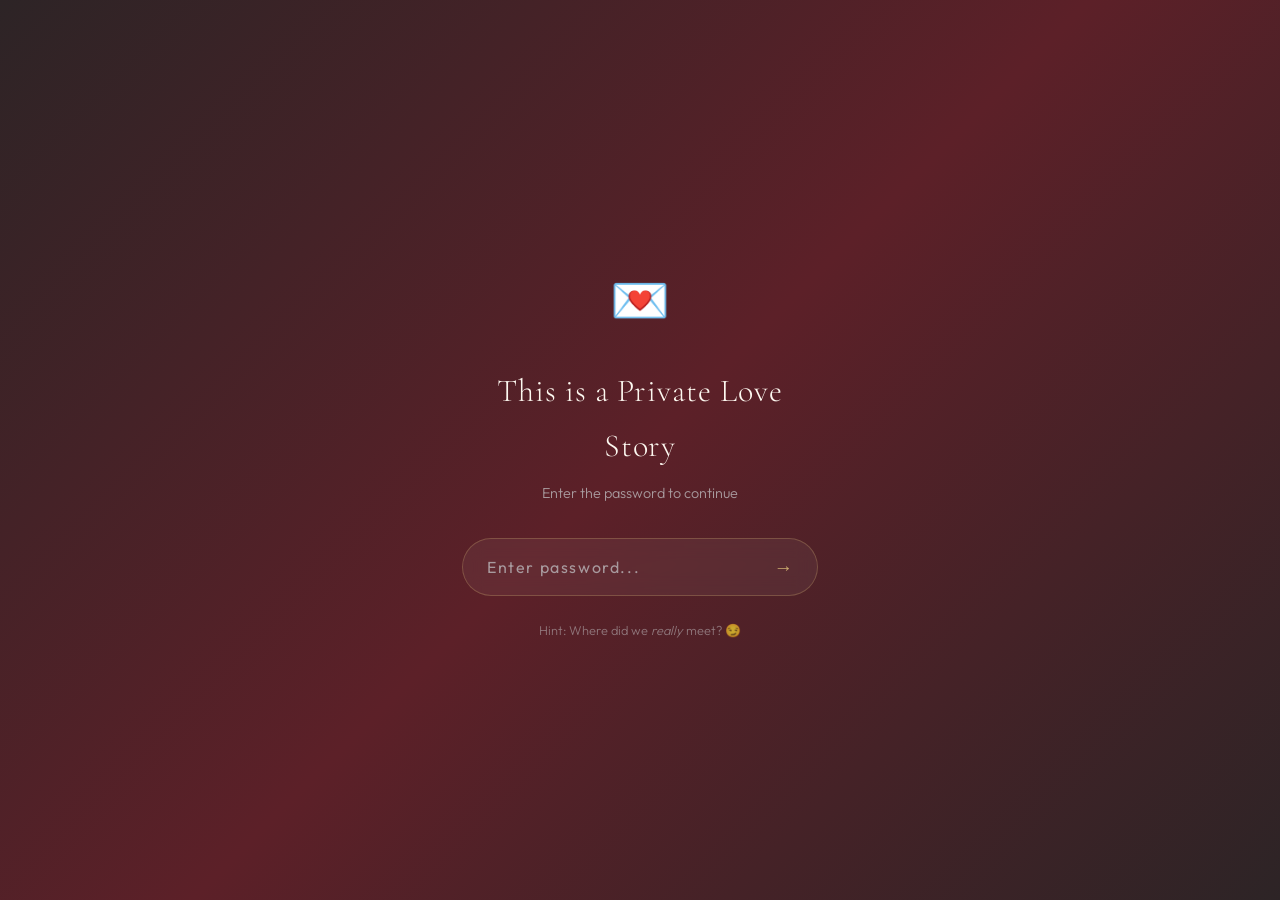
==== index.html @ 7a46b8a1 "Fix Reeses, Belgium to our bed, remove 50 dates line, remove letter italics" ====
<!DOCTYPE html>
<html lang="en">
<head>
  <meta charset="UTF-8">
  <meta name="viewport" content="width=device-width, initial-scale=1.0">
  <title>Darci & Kris | Forever</title>
  <meta name="description" content="A love story.">
  <link rel="icon" href="data:image/svg+xml,<svg xmlns='http://www.w3.org/2000/svg' viewBox='0 0 100 100'><text y='.9em' font-size='90'>💍</text></svg>">
  <link rel="preconnect" href="https://fonts.googleapis.com">
  <link rel="preconnect" href="https://fonts.gstatic.com" crossorigin>
  <link href="https://fonts.googleapis.com/css2?family=Cormorant+Garamond:ital,wght@0,300;0,400;0,500;0,600;0,700;1,300;1,400;1,500&family=Great+Vibes&family=Lora:ital,wght@0,400;0,500;0,600;1,400;1,500&family=Outfit:wght@300;400;500&display=swap" rel="stylesheet">
  <link rel="stylesheet" href="https://unpkg.com/leaflet@1.9.4/dist/leaflet.css" />
  <link rel="stylesheet" href="css/style.css">
</head>
<body>

  <!-- ============ PASSWORD GATE ============ -->
  <div id="password-gate">
    <div class="gate-content">
      <div class="gate-icon">💌</div>
      <h1 class="gate-title">This is a Private Love Story</h1>
      <p class="gate-subtitle">Enter the password to continue</p>
      <div class="gate-input-wrap">
        <input type="password" id="password-input" placeholder="Enter password..." autocomplete="off">
        <button id="password-submit" aria-label="Submit password">→</button>
      </div>
      <p class="gate-hint">Hint: Where did we <em>really</em> meet? 😏</p>
      <p id="password-error" class="gate-error" hidden>That's not it, try again...</p>
    </div>
  </div>

  <!-- ============ FALLING PETALS ============ -->
  <canvas id="petals-canvas"></canvas>

  <!-- ============ MUSIC PLAYER ============ -->
  <div id="music-player" class="hidden">
    <audio id="bg-music" loop preload="auto">
      <source src="music/song.mp3" type="audio/mpeg">
    </audio>
    <button id="music-toggle" aria-label="Toggle music">
      <span class="music-icon music-off">♪</span>
      <span class="music-icon music-on hidden">♫</span>
    </button>
  </div>

  <!-- ============ NAVIGATION ============ -->
  <nav id="main-nav" class="hidden">
    <div class="nav-inner">
      <a href="#hero" class="nav-logo">D & K</a>
      <div class="nav-links">
        <a href="#our-story">Our Story</a>
        <a href="#resume">The Resume</a>
        <a href="#gallery">Photos</a>
        <a href="#reasons">Love</a>
        <a href="#memories">Memories</a>
        <a href="#map-section">Map</a>
        <a href="#love-letter">Letter</a>
      </div>
      <button id="nav-hamburger" aria-label="Menu">
        <span></span><span></span><span></span>
      </button>
    </div>
    <div id="mobile-menu" class="hidden">
      <a href="#our-story">Our Story</a>
      <a href="#resume">The Resume</a>
      <a href="#gallery">Photos</a>
      <a href="#reasons">Why I Love You</a>
      <a href="#memories">Memories</a>
      <a href="#map-section">Our Map</a>
      <a href="#love-letter">Love Letter</a>
      <a href="#proposal">Forever</a>
    </div>
  </nav>

  <!-- ============ MAIN CONTENT ============ -->
  <main id="main-content" class="hidden">

    <!-- HERO -->
    <section id="hero">
      <div class="hero-bg">
        <img src="images/hero.jpg" alt="Darci and Kris together" class="hero-img" onerror="this.style.display='none'">
      </div>
      <div class="hero-overlay"></div>
      <div class="hero-content">
        <p class="hero-pre animate-in">From Our First Hello...</p>
        <h1 class="hero-title animate-in delay-1">To Forever.</h1>
        <a href="#our-story" class="hero-btn animate-in delay-2">Our Story</a>
      </div>
      <div class="scroll-indicator animate-in delay-3">
        <span></span>
      </div>
    </section>

    <!-- OUR STORY TIMELINE -->
    <section id="our-story">
      <div class="section-header animate-on-scroll">
        <p class="section-pre">Chapter One</p>
        <h2 class="section-title">Our Story</h2>
        <div class="section-divider"></div>
      </div>
      <div class="timeline">

        <div class="timeline-item animate-on-scroll" data-side="left">
          <div class="timeline-date">February 2025</div>
          <div class="timeline-card">
            <div class="timeline-img-wrap">
              <img src="images/timeline-met.jpg" alt="How we met" onerror="this.parentElement.classList.add('placeholder')">
              <div class="img-placeholder">📱 Photo of us</div>
            </div>
            <div class="timeline-text">
              <h3>We "Met"</h3>
              <p>Facebook Dating brought us together, though we like to say we met on Facebook Marketplace. Best deal either of us ever found.</p>
            </div>
          </div>
        </div>

        <div class="timeline-item animate-on-scroll" data-side="right">
          <div class="timeline-date">February 28, 2025</div>
          <div class="timeline-card">
            <div class="timeline-img-wrap">
              <img src="images/timeline-first-date.jpg" alt="First date" onerror="this.parentElement.classList.add('placeholder')">
              <div class="img-placeholder">🍽️ First date</div>
            </div>
            <div class="timeline-text">
              <h3>First Date &amp; First Kiss</h3>
              <p>Dinner at Cucina, drinks after, and our first kiss. I walked in nervous and walked out knowing my life was about to change.</p>
            </div>
          </div>
        </div>

        <div class="timeline-item animate-on-scroll" data-side="left">
          <div class="timeline-date">March 18, 2025</div>
          <div class="timeline-card">
            <div class="timeline-img-wrap">
              <img src="images/timeline-official.jpg" alt="The day we became official" onerror="this.parentElement.classList.add('placeholder')">
              <div class="img-placeholder">💕 Official day</div>
            </div>
            <div class="timeline-text">
              <h3>She Got the Job</h3>
              <p>Dinner at Saffron Valley, and I handed her a resume to apply for the role of Girlfriend. She reviewed my qualifications and hired me on the spot. Best career move I ever made.</p>
            </div>
          </div>
        </div>

        <div class="timeline-item animate-on-scroll" data-side="right">
          <div class="timeline-date">March 25, 2025</div>
          <div class="timeline-card">
            <div class="timeline-img-wrap">
              <img src="images/timeline-topgolf.jpg" alt="Top Golf - meeting the kids" onerror="this.parentElement.classList.add('placeholder')">
              <div class="img-placeholder">⛳ Top Golf</div>
            </div>
            <div class="timeline-text">
              <h3>Meeting the Kids</h3>
              <p>Top Golf. The day Kris met Brielle and Gavyn. Watching the most important people in my life hit it off? That's the moment I knew this was real.</p>
            </div>
          </div>
        </div>

        <div class="timeline-item animate-on-scroll" data-side="left">
          <div class="timeline-date">April 4, 2025</div>
          <div class="timeline-card">
            <div class="timeline-img-wrap">
              <img src="images/timeline-parkcity.jpg" alt="Park City snowfall" onerror="this.parentElement.classList.add('placeholder')">
              <div class="img-placeholder">❄️ Park City</div>
            </div>
            <div class="timeline-text">
              <h3>Snowfall in Park City</h3>
              <p>Dinner at Eating Establishment, then a walk through the falling snow. Wine festival, hot tub, brunch at The Bridge. An entire weekend that felt like a movie.</p>
            </div>
          </div>
        </div>

        <div class="timeline-item animate-on-scroll" data-side="right">
          <div class="timeline-date">April 20, 2025</div>
          <div class="timeline-card">
            <div class="timeline-img-wrap">
              <img src="images/timeline-easter.jpg" alt="Easter party" onerror="this.parentElement.classList.add('placeholder')">
              <div class="img-placeholder">🐣 Easter party</div>
            </div>
            <div class="timeline-text">
              <h3>Darci Met Kris' Kids</h3>
              <p>An Easter-themed birthday party. The day our families started becoming one. Watching our worlds blend together felt like the most natural thing.</p>
            </div>
          </div>
        </div>

        <div class="timeline-item animate-on-scroll" data-side="left">
          <div class="timeline-date">April 26, 2025</div>
          <div class="timeline-card">
            <div class="timeline-img-wrap">
              <img src="images/timeline-cameout.jpg" alt="A big day" onerror="this.parentElement.classList.add('placeholder')">
              <div class="img-placeholder">🌈 A big day</div>
            </div>
            <div class="timeline-text">
              <h3>The Bravest Day</h3>
              <p>Gavyn's soccer game. Kris met Jan and Ayden. Lunch at Red Iguana. And then Kris came out to her mom. One of the biggest, bravest days. I've never been prouder of anyone.</p>
            </div>
          </div>
        </div>

        <div class="timeline-item animate-on-scroll" data-side="right">
          <div class="timeline-date">May 8, 2025</div>
          <div class="timeline-card">
            <div class="timeline-img-wrap">
              <img src="images/timeline-hike.jpg" alt="Wild Rose Hike" onerror="this.parentElement.classList.add('placeholder')">
              <div class="img-placeholder">🥾 Wild Rose</div>
            </div>
            <div class="timeline-text">
              <h3>Wild Rose Hike</h3>
              <p>Trails and fresh air, followed by a Reese's variety tasting. We're on a mission to try every single one. It's serious research.</p>
            </div>
          </div>
        </div>

        <div class="timeline-item animate-on-scroll" data-side="left">
          <div class="timeline-date">May 26, 2025</div>
          <div class="timeline-card">
            <div class="timeline-img-wrap">
              <img src="images/timeline-moved-in.jpg" alt="Moving in together" onerror="this.parentElement.classList.add('placeholder')">
              <div class="img-placeholder">🏡 Moving in</div>
            </div>
            <div class="timeline-text">
              <h3>Moving In</h3>
              <p>Moved Kris' stuff to my place, then celebrated with dinner at Garage on Beck. From two homes to one, just like it was always supposed to be.</p>
            </div>
          </div>
        </div>

        <div class="timeline-item animate-on-scroll" data-side="right">
          <div class="timeline-date">May 31, 2025</div>
          <div class="timeline-card">
            <div class="timeline-img-wrap">
              <img src="images/timeline-busker.jpg" alt="Busker Festival" onerror="this.parentElement.classList.add('placeholder')">
              <div class="img-placeholder">🎶 Busker Fest</div>
            </div>
            <div class="timeline-text">
              <h3>State Street</h3>
              <p>Red Lotus for dinner, the Busker Festival, Rockwell ice cream, and I licked your face in the middle of State Street in downtown SLC. Peak romance? Absolutely.</p>
            </div>
          </div>
        </div>

        <div class="timeline-item animate-on-scroll" data-side="left">
          <div class="timeline-date">2025</div>
          <div class="timeline-card">
            <div class="timeline-img-wrap">
              <img src="images/timeline-concerts.jpg" alt="All our concerts" onerror="this.parentElement.classList.add('placeholder')">
              <div class="img-placeholder">🎵 Concerts</div>
            </div>
            <div class="timeline-text">
              <h3>Concert After Concert</h3>
              <p>Hippo Campus. Vegas shows. Every stage, every crowd, every stolen glance during our favorite song. Our love language might just be live music.</p>
            </div>
          </div>
        </div>

        <div class="timeline-item animate-on-scroll" data-side="right">
          <div class="timeline-date">2025</div>
          <div class="timeline-card">
            <div class="timeline-img-wrap">
              <img src="images/timeline-adventures.jpg" alt="Adventures together" onerror="this.parentElement.classList.add('placeholder')">
              <div class="img-placeholder">🌍 Adventures</div>
            </div>
            <div class="timeline-text">
              <h3>Adventures Everywhere</h3>
              <p>River rafting in Alpine, Wyoming. Waffles in Belgium. Neon lights in Vegas. Camping under the stars. We took our love around the world and it only got bigger.</p>
            </div>
          </div>
        </div>

        <div class="timeline-item animate-on-scroll" data-side="left">
          <div class="timeline-date">50+ Dates & Counting</div>
          <div class="timeline-card">
            <div class="timeline-img-wrap">
              <img src="images/timeline-datenight.jpg" alt="Date nights" onerror="this.parentElement.classList.add('placeholder')">
              <div class="img-placeholder">🥂 Date nights</div>
            </div>
            <div class="timeline-text">
              <h3>Every Week, We Choose Each Other</h3>
              <p>Saffron Valley. Red Iguana. Cotton Bottom. Thai in Town. Smoked Taco. Slackwater. Comedy shows and Friday date nights. 50 dates in and I still get butterflies.</p>
            </div>
          </div>
        </div>

        <div class="timeline-item animate-on-scroll" data-side="right">
          <div class="timeline-date">Today & Forever</div>
          <div class="timeline-card timeline-card-special">
            <div class="timeline-img-wrap">
              <img src="images/timeline-future.jpg" alt="Our future" onerror="this.parentElement.classList.add('placeholder')">
              <div class="img-placeholder">✨ Our future</div>
            </div>
            <div class="timeline-text">
              <h3>The Next Chapter</h3>
              <p>Every chapter with you has been better than the last. And I have a feeling the next one is going to be the best yet...</p>
            </div>
          </div>
        </div>

      </div>
    </section>

    <!-- THE RESUME -->
    <section id="resume">
      <div class="section-header animate-on-scroll">
        <p class="section-pre">Remember This?</p>
        <h2 class="section-title">The Resume, Revisited</h2>
        <div class="section-divider"></div>
        <p class="section-subtitle">I once sent you a resume to apply for the role of Your Girlfriend.<br>Consider this my application for a promotion.</p>
      </div>

      <div class="resume-container animate-on-scroll">
        <div class="resume-paper">
          <div class="resume-stamp">PROMOTION<br>REQUESTED</div>

          <h3 class="resume-heading">Application for the Position of: <span>Your Wife</span></h3>

          <p class="resume-meta"><strong>Name:</strong> Your Current Babe (but you can call me Darci, your future wife)</p>
          <p class="resume-meta"><strong>Contact:</strong> Already next to you on the couch. Permanently.</p>
          <p class="resume-meta"><strong>Location:</strong> Home. Our home. ❤️</p>

          <hr class="resume-hr">

          <h4 class="resume-section-title">Objective</h4>
          <p>To secure the lifetime role of <strong>Your Wife</strong>, offering unconditional love, a permanent plus-one, someone who will always fight for the aux cord, and a guarantee that you'll never have to make a restaurant reservation alone again.</p>

          <hr class="resume-hr">

          <h4 class="resume-section-title">Qualifications (Updated)</h4>
          <ul>
            <li><strong>Promoted</strong> from Certified Expert in Flirty Banter → <em>Chief Romance Officer</em></li>
            <li>Hoodie Borrowing has evolved into a <strong>Full Wardrobe Merger</strong> (what's mine is yours, what's yours is also mine)</li>
            <li>Award-Winning Snuggle Strategist → Now holds a <strong>PhD in Advanced Snuggling</strong></li>
            <li>From remembering your coffee order → Now I know your every mood, dream, and the exact tone of <em>"I'm fine"</em> that means you're not</li>
            <li><strong>Expert-level</strong> at turning car rides into deep conversations and singing duets at concerts</li>
          </ul>

          <hr class="resume-hr">

          <h4 class="resume-section-title">Experience</h4>

          <p class="resume-role"><strong>Professional Girlfriend</strong> <span>| March 18, 2025 to Present</span></p>
          <ul>
            <li>Nailed the first date at Cucina, secured the first kiss on night one</li>
            <li>Survived river rapids in Alpine, WY without letting go of her hand (mostly)</li>
            <li>Navigated Belgian streets, Vegas strip, Park City snowfall, and approximately 47 concert venues</li>
            <li>Was there for the bravest moment and will be there for every one after</li>
            <li>Managed a successful household merge with minimal tears (some happy ones)</li>
            <li>Maintained a perfect Friday Date Night attendance record</li>
          </ul>

          <p class="resume-role"><strong>Full-Time Adventure Partner</strong> <span>| Immediately Available</span></p>
          <ul>
            <li>Camping coordinator, concert buddy, and international travel companion</li>
            <li>Turns ordinary Tuesday evenings into favorite memories</li>
            <li>Excellent at saying "yes" to spontaneous plans, especially if food is involved</li>
          </ul>

          <p class="resume-role"><strong>Communication & Reassurance Specialist</strong> <span>| 24/7, Forever</span></p>
          <ul>
            <li>Upgraded from random check-ins to knowing exactly what you need before you ask</li>
            <li>Professional-grade listener with zero-judgment policy</li>
            <li>Always the first call, the last goodnight, and everything in between</li>
          </ul>

          <hr class="resume-hr">

          <h4 class="resume-section-title">References</h4>
          <ul>
            <li>My kids still think I'm the best. Their taste remains impeccable.</li>
            <li>My friends, upgraded from "she's a catch" to "when's the wedding?"</li>
            <li>Everyone who's seen us together: "you two were made for each other"</li>
          </ul>

          <hr class="resume-hr">

          <h4 class="resume-section-title">Salary Expectations</h4>
          <p>Paid in forever kisses, lazy Sunday mornings, that laugh you do when you think no one's watching, and the way you reach for my hand without thinking about it.</p>

          <h4 class="resume-section-title">Benefits Package</h4>
          <p>Previously listed as <em>"Hopefully includes unlimited cuddles and a forever contract."</em></p>
          <p><strong>Updated:</strong> The forever contract is now non-negotiable. I'm not going anywhere. ❤️</p>

          <div class="resume-footer">
            <p class="resume-note">P.S. You already hired me once. I'm just asking you to make it permanent.</p>
          </div>
        </div>
      </div>
    </section>

    <!-- PHOTO GALLERY -->
    <section id="gallery">
      <div class="section-header animate-on-scroll">
        <p class="section-pre">Our Moments</p>
        <h2 class="section-title">Gallery</h2>
        <div class="section-divider"></div>
      </div>
      <div class="gallery-grid">
        <div class="gallery-item gallery-wide animate-on-scroll"><img src="images/gallery-01.jpg" alt="Us together" onerror="this.parentElement.classList.add('placeholder')"><div class="img-placeholder">Photo 1</div></div>
        <div class="gallery-item animate-on-scroll"><img src="images/gallery-02.jpg" alt="" onerror="this.parentElement.classList.add('placeholder')"><div class="img-placeholder">Photo 2</div></div>
        <div class="gallery-item animate-on-scroll"><img src="images/gallery-03.jpg" alt="" onerror="this.parentElement.classList.add('placeholder')"><div class="img-placeholder">Photo 3</div></div>
        <div class="gallery-item gallery-tall animate-on-scroll"><img src="images/gallery-04.jpg" alt="" onerror="this.parentElement.classList.add('placeholder')"><div class="img-placeholder">Photo 4</div></div>
        <div class="gallery-item animate-on-scroll"><img src="images/gallery-05.jpg" alt="" onerror="this.parentElement.classList.add('placeholder')"><div class="img-placeholder">Photo 5</div></div>
        <div class="gallery-item animate-on-scroll"><img src="images/gallery-06.jpg" alt="" onerror="this.parentElement.classList.add('placeholder')"><div class="img-placeholder">Photo 6</div></div>
        <div class="gallery-item gallery-wide animate-on-scroll"><img src="images/gallery-07.jpg" alt="" onerror="this.parentElement.classList.add('placeholder')"><div class="img-placeholder">Photo 7</div></div>
        <div class="gallery-item animate-on-scroll"><img src="images/gallery-08.jpg" alt="" onerror="this.parentElement.classList.add('placeholder')"><div class="img-placeholder">Photo 8</div></div>
        <div class="gallery-item gallery-tall animate-on-scroll"><img src="images/gallery-09.jpg" alt="" onerror="this.parentElement.classList.add('placeholder')"><div class="img-placeholder">Photo 9</div></div>
        <div class="gallery-item animate-on-scroll"><img src="images/gallery-10.jpg" alt="" onerror="this.parentElement.classList.add('placeholder')"><div class="img-placeholder">Photo 10</div></div>
        <div class="gallery-item animate-on-scroll"><img src="images/gallery-11.jpg" alt="" onerror="this.parentElement.classList.add('placeholder')"><div class="img-placeholder">Photo 11</div></div>
        <div class="gallery-item gallery-wide animate-on-scroll"><img src="images/gallery-12.jpg" alt="" onerror="this.parentElement.classList.add('placeholder')"><div class="img-placeholder">Photo 12</div></div>
        <div class="gallery-item animate-on-scroll"><img src="images/gallery-13.jpg" alt="" onerror="this.parentElement.classList.add('placeholder')"><div class="img-placeholder">Photo 13</div></div>
        <div class="gallery-item animate-on-scroll"><img src="images/gallery-14.jpg" alt="" onerror="this.parentElement.classList.add('placeholder')"><div class="img-placeholder">Photo 14</div></div>
        <div class="gallery-item gallery-tall animate-on-scroll"><img src="images/gallery-15.jpg" alt="" onerror="this.parentElement.classList.add('placeholder')"><div class="img-placeholder">Photo 15</div></div>
        <div class="gallery-item animate-on-scroll"><img src="images/gallery-16.jpg" alt="" onerror="this.parentElement.classList.add('placeholder')"><div class="img-placeholder">Photo 16</div></div>
        <div class="gallery-item animate-on-scroll"><img src="images/gallery-17.jpg" alt="" onerror="this.parentElement.classList.add('placeholder')"><div class="img-placeholder">Photo 17</div></div>
        <div class="gallery-item animate-on-scroll"><img src="images/gallery-18.jpg" alt="" onerror="this.parentElement.classList.add('placeholder')"><div class="img-placeholder">Photo 18</div></div>
        <div class="gallery-item gallery-wide animate-on-scroll"><img src="images/gallery-19.jpg" alt="" onerror="this.parentElement.classList.add('placeholder')"><div class="img-placeholder">Photo 19</div></div>
        <div class="gallery-item animate-on-scroll"><img src="images/gallery-20.jpg" alt="" onerror="this.parentElement.classList.add('placeholder')"><div class="img-placeholder">Photo 20</div></div>
      </div>
    </section>

    <!-- LIGHTBOX -->
    <div id="lightbox" class="hidden" role="dialog" aria-modal="true">
      <button id="lightbox-close" aria-label="Close">&times;</button>
      <button id="lightbox-prev" aria-label="Previous">&lsaquo;</button>
      <button id="lightbox-next" aria-label="Next">&rsaquo;</button>
      <img id="lightbox-img" src="" alt="">
    </div>

    <!-- REASONS I LOVE YOU -->
    <section id="reasons">
      <div class="section-header animate-on-scroll">
        <p class="section-pre">Let Me Count the Ways</p>
        <h2 class="section-title">Why I Love You</h2>
        <div class="section-divider"></div>
      </div>
      <div class="reasons-grid">
        <div class="reason-card animate-on-scroll">
          <div class="reason-icon">✨</div>
          <p>Your smile makes every single day brighter, even the hard ones.</p>
        </div>
        <div class="reason-card animate-on-scroll">
          <div class="reason-icon">🏠</div>
          <p>You're my safe place. My calm in every storm. My home.</p>
        </div>
        <div class="reason-card animate-on-scroll">
          <div class="reason-icon">🗺️</div>
          <p>Every adventure is better with you, from Belgium to our bed.</p>
        </div>
        <div class="reason-card animate-on-scroll">
          <div class="reason-icon">💫</div>
          <p>You make ordinary moments unforgettable. Tuesdays with you are better than anyone else's Saturday.</p>
        </div>
        <div class="reason-card animate-on-scroll">
          <div class="reason-icon">😂</div>
          <p>Hearing you laugh is my favorite sound in the world. Comedy shows, car rides, random Tuesday nights. I'd do anything to hear it.</p>
        </div>
        <div class="reason-card animate-on-scroll">
          <div class="reason-icon">🔥</div>
          <p>You showed me what it feels like to be fully, completely, unapologetically loved.</p>
        </div>
        <div class="reason-card animate-on-scroll">
          <div class="reason-icon">🎵</div>
          <p>The way you dance at concerts like nobody's watching. That's when I fall in love all over again.</p>
        </div>
        <div class="reason-card animate-on-scroll">
          <div class="reason-icon">🤝</div>
          <p>Your consistency. The way you show up, every single day, without being asked. That's the kind of love that changes a person.</p>
        </div>
        <div class="reason-card animate-on-scroll">
          <div class="reason-icon">♾️</div>
          <p>Because after all this time, I still get butterflies when you walk into the room.</p>
        </div>
      </div>
    </section>

    <!-- FAVORITE MEMORIES -->
    <section id="memories">
      <div class="section-header animate-on-scroll">
        <p class="section-pre">The Highlight Reel</p>
        <h2 class="section-title">Favorite Memories</h2>
        <div class="section-divider"></div>
      </div>
      <div class="memories-container">

        <div class="memory-card animate-on-scroll">
          <div class="memory-img-wrap">
            <img src="images/memory-camping.jpg" alt="Camping memory" onerror="this.parentElement.classList.add('placeholder')">
            <div class="img-placeholder">⛺ Camping</div>
          </div>
          <div class="memory-text">
            <h3>Under the Stars</h3>
            <p>Campfire smoke in our hair, stars above, your head on my shoulder. These are the moments that remind me life doesn't need to be complicated to be perfect.</p>
          </div>
        </div>

        <div class="memory-card memory-reverse animate-on-scroll">
          <div class="memory-img-wrap">
            <img src="images/memory-concert.jpg" alt="Concert memory" onerror="this.parentElement.classList.add('placeholder')">
            <div class="img-placeholder">🎸 Concerts</div>
          </div>
          <div class="memory-text">
            <h3>Our Soundtrack</h3>
            <p>Every concert with you is a core memory. The bass drops, the crowd energy, your hand finding mine in the dark. Music sounds better when you're there.</p>
          </div>
        </div>

        <div class="memory-card animate-on-scroll">
          <div class="memory-img-wrap">
            <img src="images/memory-vegas.jpg" alt="Vegas memory" onerror="this.parentElement.classList.add('placeholder')">
            <div class="img-placeholder">🎰 Vegas</div>
          </div>
          <div class="memory-text">
            <h3>Vegas Nights</h3>
            <p>Neon lights and late nights. We didn't need to gamble. We already hit the jackpot finding each other.</p>
          </div>
        </div>

        <div class="memory-card memory-reverse animate-on-scroll">
          <div class="memory-img-wrap">
            <img src="images/memory-datenight.jpg" alt="Date night memory" onerror="this.parentElement.classList.add('placeholder')">
            <div class="img-placeholder">🥂 Friday nights</div>
          </div>
          <div class="memory-text">
            <h3>Friday Rituals</h3>
            <p>Our weekly date nights are proof that romance isn't about grand gestures. It's about showing up, every week, and choosing each other on purpose.</p>
          </div>
        </div>

        <div class="memory-card animate-on-scroll">
          <div class="memory-img-wrap">
            <img src="images/memory-belgium.jpg" alt="Belgium memory" onerror="this.parentElement.classList.add('placeholder')">
            <div class="img-placeholder">🇧🇪 Belgium</div>
          </div>
          <div class="memory-text">
            <h3>Across the Ocean</h3>
            <p>Belgium proved what I already knew. I'd go anywhere with you. Different country, same butterflies. You make the whole world feel like home.</p>
          </div>
        </div>

        <div class="memory-card memory-reverse animate-on-scroll">
          <div class="memory-img-wrap">
            <img src="images/memory-rafting.jpg" alt="Rafting memory" onerror="this.parentElement.classList.add('placeholder')">
            <div class="img-placeholder">🚣 Alpine, WY</div>
          </div>
          <div class="memory-text">
            <h3>Into the Rapids</h3>
            <p>You rode the bull and didn't fall in. Honestly, that's a metaphor for our whole relationship: you just hold on, look fearless, and somehow make it look easy. Meanwhile I was screaming from the raft.</p>
          </div>
        </div>

        <div class="memory-card animate-on-scroll">
          <div class="memory-img-wrap">
            <img src="images/memory-home.jpg" alt="Home together" onerror="this.parentElement.classList.add('placeholder')">
            <div class="img-placeholder">🏡 Home</div>
          </div>
          <div class="memory-text">
            <h3>The Everyday Magic</h3>
            <p>Morning coffee. Our nightly "what was your feeling and favorite part of the day?" And yes, "did we take meat out for dinner tomorrow?" (we never did). The quiet, ordinary, everything moments. Those are my favorites.</p>
          </div>
        </div>

        <div class="memory-card memory-reverse animate-on-scroll">
          <div class="memory-img-wrap">
            <img src="images/memory-adventure.jpg" alt="Adventure together" onerror="this.parentElement.classList.add('placeholder')">
            <div class="img-placeholder">🌄 Adventure</div>
          </div>
          <div class="memory-text">
            <h3>Every Day Is an Adventure</h3>
            <p>It doesn't matter if we're exploring a new city, getting lost, or just running errands. Everything feels like an adventure when I'm with you.</p>
          </div>
        </div>

      </div>
    </section>

    <!-- INTERACTIVE MAP -->
    <section id="map-section">
      <div class="section-header animate-on-scroll">
        <p class="section-pre">Where Love Took Us</p>
        <h2 class="section-title">Our Map</h2>
        <div class="section-divider"></div>
      </div>
      <div id="map" class="animate-on-scroll"></div>
      <div class="map-legend">
        <div class="legend-item"><span class="legend-dot" style="background:#B76E79"></span> Where it all began</div>
        <div class="legend-item"><span class="legend-dot" style="background:#C9A96E"></span> Adventures</div>
        <div class="legend-item"><span class="legend-dot" style="background:#722F37"></span> Home</div>
      </div>
    </section>

    <!-- LOVE LETTER -->
    <section id="love-letter">
      <div class="section-header animate-on-scroll">
        <p class="section-pre">From My Heart</p>
        <h2 class="section-title">A Letter for You</h2>
        <div class="section-divider"></div>
      </div>
      <div class="envelope-container animate-on-scroll">
        <div class="envelope" id="envelope">
          <div class="envelope-flap"></div>
          <div class="envelope-body">
            <p class="envelope-label">Tap to open</p>
          </div>
        </div>
        <div class="letter" id="letter">
          <div class="letter-content">
            <p class="letter-date">July 2026</p>
            <p class="letter-greeting">My Dearest Kris,</p>
            <p>I've been trying to find the right words, but the truth is, there aren't enough of them. No sentence is big enough to hold what you mean to me.</p>
            <p>From the moment we matched on Facebook Dating (fine, "Marketplace"), something just clicked. Our first date at Cucina, that first kiss. I knew right then that my life was about to change.</p>
            <p>You came into my life and quietly made everything better. The way you laugh, the way you love, the way you see me, really see me. Changed everything.</p>
            <p>We've walked through snowfall in Park City, floated down rivers in Alpine (and you rode that bull like a champion), crossed oceans to Belgium, licked each other's faces on State Street, you've danced at every concert, and we've built a home together. And through every single moment, I've known one thing with absolute certainty:</p>
            <p><strong>You are my person.</strong></p>
            <p>I love hearing you laugh. It's my favorite sound. I love our Friday date nights, Slackwater, Cotton Bottom, wherever. I love camping and getting lost and comedy shows and concerts. I love our nightly check-ins, asking about each other's feelings and favorites, and the answer to "did we take meat out?" always being no. I love how you show up. Every single day, without being asked. I love watching you be brave. I love that you chose me.</p>
            <p>And now I'm asking you to keep choosing me. Forever.</p>
            <p class="letter-closing">With all my love, always,</p>
            <p class="letter-signature">Darci</p>
          </div>
        </div>
      </div>
    </section>

    <!-- THIS DAY IN OUR STORY -->
    <section id="this-day">
      <div class="section-header animate-on-scroll">
        <p class="section-pre">Written in the Stars</p>
        <h2 class="section-title">This Day in Our Story</h2>
        <div class="section-divider"></div>
      </div>
      <div class="dates-container">
        <div class="date-card animate-on-scroll">
          <div class="date-number">28</div>
          <div class="date-month">February</div>
          <div class="date-year">2025</div>
          <div class="date-label">First Date &amp; First Kiss</div>
          <p class="date-desc">Cucina, first kiss, and butterflies</p>
        </div>
        <div class="date-card animate-on-scroll">
          <div class="date-number">18</div>
          <div class="date-month">March</div>
          <div class="date-year">2025</div>
          <div class="date-label">Officially Ours</div>
          <p class="date-desc">Saffron Valley. The resume worked.</p>
        </div>
        <div class="date-card animate-on-scroll">
          <div class="date-number">26</div>
          <div class="date-month">May</div>
          <div class="date-year">2025</div>
          <div class="date-label">Moved In Together</div>
          <p class="date-desc">Two homes became one</p>
        </div>
        <div class="date-card date-card-special animate-on-scroll">
          <div class="date-number">?</div>
          <div class="date-month">???</div>
          <div class="date-year">2026</div>
          <div class="date-label">The Next Big Day</div>
          <p class="date-desc">Keep scrolling...</p>
        </div>
      </div>
    </section>

    <!-- COUNTDOWN -->
    <section id="countdown">
      <div class="countdown-content animate-on-scroll">
        <p class="countdown-pre">The Best Is Yet to Come</p>
        <h2 class="countdown-title">Until Our Next Adventure</h2>
        <div class="countdown-timer" id="countdown-timer">
          <div class="countdown-unit">
            <span class="countdown-number" id="cd-days">00</span>
            <span class="countdown-label">Days</span>
          </div>
          <div class="countdown-separator">:</div>
          <div class="countdown-unit">
            <span class="countdown-number" id="cd-hours">00</span>
            <span class="countdown-label">Hours</span>
          </div>
          <div class="countdown-separator">:</div>
          <div class="countdown-unit">
            <span class="countdown-number" id="cd-minutes">00</span>
            <span class="countdown-label">Minutes</span>
          </div>
          <div class="countdown-separator">:</div>
          <div class="countdown-unit">
            <span class="countdown-number" id="cd-seconds">00</span>
            <span class="countdown-label">Seconds</span>
          </div>
        </div>
      </div>
    </section>

    <!-- PROPOSAL -->
    <section id="proposal">
      <div class="proposal-stage" id="proposal-stage-1">
        <p class="proposal-text animate-on-scroll">You've made my life more beautiful than I ever imagined.</p>
      </div>
      <div class="proposal-stage" id="proposal-stage-2">
        <p class="proposal-text animate-on-scroll">I can't wait to spend forever with you.</p>
      </div>
      <div class="proposal-stage" id="proposal-stage-3">
        <button class="proposal-btn animate-on-scroll" id="open-heart-btn">
          <span class="btn-heart">♥</span>
          <span>Open My Heart</span>
        </button>
      </div>
    </section>

    <!-- PROPOSAL REVEAL (fullscreen overlay) -->
    <div id="proposal-reveal" class="hidden">
      <div class="reveal-bg"></div>
      <div class="reveal-content">
        <div class="reveal-sparkles"></div>
        <p class="reveal-question" id="reveal-question">Will You Marry Me?</p>
        <div class="reveal-buttons" id="reveal-buttons">
          <button class="reveal-btn reveal-yes" id="btn-yes">Yes ❤️</button>
          <button class="reveal-btn reveal-forever" id="btn-forever">Forever ❤️</button>
        </div>
      </div>
    </div>

    <!-- CELEBRATION -->
    <div id="celebration" class="hidden">
      <div class="celebration-content">
        <h1 class="celebration-title" id="celebration-title"></h1>
        <div class="celebration-hearts"></div>
        <p class="celebration-sub">Our next chapter begins now.</p>
        <div class="celebration-img-wrap">
          <img src="images/celebration.jpg" alt="Us, forever" onerror="this.parentElement.classList.add('placeholder')">
          <div class="img-placeholder">💍 Our forever photo</div>
        </div>
      </div>
    </div>

  </main>

  <!-- CANVAS FOR CONFETTI -->
  <canvas id="confetti-canvas"></canvas>

  <script src="https://unpkg.com/leaflet@1.9.4/dist/leaflet.js"></script>
  <script src="https://cdn.jsdelivr.net/npm/canvas-confetti@1.9.2/dist/confetti.browser.min.js"></script>
  <script src="js/main.js"></script>
</body>
</html>
---- css/style.css ----
/* ============================================
   DARCI & KRIS | FOREVER
   Proposal Website Styles
   ============================================ */

/* ---------- RESET & BASE ---------- */
*, *::before, *::after {
  margin: 0;
  padding: 0;
  box-sizing: border-box;
}

:root {
  --cream: #FDF8F0;
  --ivory: #FAF5EE;
  --blush: #E8C4C4;
  --rose: #B76E79;
  --rose-light: #D4A0A8;
  --mauve: #916572;
  --wine: #722F37;
  --wine-deep: #5C2028;
  --gold: #C9A96E;
  --gold-light: #E8D5A3;
  --sage: #9CAF88;
  --charcoal: #2D2426;
  --warm-gray: #6B5E62;
  --warm-gray-light: #A89A9E;
  --white: #FFFFFF;
  --font-script: 'Great Vibes', cursive;
  --font-heading: 'Cormorant Garamond', serif;
  --font-body: 'Lora', serif;
  --font-clean: 'Outfit', sans-serif;
}

html {
  scroll-behavior: smooth;
  font-size: 16px;
  -webkit-font-smoothing: antialiased;
  overflow-x: hidden;
}

body {
  font-family: var(--font-body);
  color: var(--charcoal);
  background: var(--cream);
  line-height: 1.7;
  overflow-x: hidden;
}

img {
  max-width: 100%;
  height: auto;
  display: block;
}

a {
  color: inherit;
  text-decoration: none;
}

button {
  cursor: pointer;
  border: none;
  background: none;
  font-family: inherit;
}

.hidden {
  display: none !important;
}

/* ---------- PASSWORD GATE ---------- */
#password-gate {
  position: fixed;
  inset: 0;
  z-index: 10000;
  background: linear-gradient(135deg, var(--charcoal) 0%, var(--wine-deep) 50%, var(--charcoal) 100%);
  display: flex;
  align-items: center;
  justify-content: center;
  animation: gateGlow 8s ease-in-out infinite;
}

@keyframes gateGlow {
  0%, 100% { background-position: 0% 50%; }
  50% { background-position: 100% 50%; }
}

.gate-content {
  text-align: center;
  padding: 2rem;
  max-width: 420px;
  width: 100%;
}

.gate-icon {
  font-size: 3rem;
  margin-bottom: 1.5rem;
  animation: float 3s ease-in-out infinite;
}

@keyframes float {
  0%, 100% { transform: translateY(0); }
  50% { transform: translateY(-10px); }
}

.gate-title {
  font-family: var(--font-heading);
  font-size: 2rem;
  font-weight: 300;
  color: var(--cream);
  margin-bottom: 0.5rem;
  letter-spacing: 0.03em;
}

.gate-subtitle {
  font-family: var(--font-clean);
  font-size: 0.9rem;
  color: var(--warm-gray-light);
  margin-bottom: 2rem;
  font-weight: 300;
}

.gate-input-wrap {
  display: flex;
  gap: 0;
  border: 1px solid rgba(201, 169, 110, 0.3);
  border-radius: 50px;
  overflow: hidden;
  background: rgba(255, 255, 255, 0.05);
  backdrop-filter: blur(10px);
  transition: border-color 0.3s;
}

.gate-input-wrap:focus-within {
  border-color: var(--gold);
}

#password-input {
  flex: 1;
  padding: 1rem 1.5rem;
  background: transparent;
  border: none;
  color: var(--cream);
  font-family: var(--font-clean);
  font-size: 1rem;
  outline: none;
  letter-spacing: 0.1em;
}

#password-input::placeholder {
  color: var(--warm-gray-light);
}

#password-submit {
  padding: 1rem 1.5rem;
  color: var(--gold);
  font-size: 1.2rem;
  transition: color 0.3s, transform 0.3s;
}

#password-submit:hover {
  color: var(--gold-light);
  transform: translateX(3px);
}

.gate-hint {
  font-family: var(--font-clean);
  font-size: 0.8rem;
  color: var(--warm-gray-light);
  margin-top: 1.5rem;
  font-weight: 300;
  opacity: 0.7;
}

.gate-error {
  font-family: var(--font-clean);
  font-size: 0.85rem;
  color: var(--rose);
  margin-top: 1rem;
}

/* ---------- PETALS CANVAS ---------- */
#petals-canvas {
  position: fixed;
  inset: 0;
  z-index: 9998;
  pointer-events: none;
  width: 100%;
  height: 100%;
}

/* ---------- MUSIC PLAYER ---------- */
#music-player {
  position: fixed;
  bottom: 2rem;
  right: 2rem;
  z-index: 9999;
}

#music-toggle {
  width: 50px;
  height: 50px;
  border-radius: 50%;
  background: rgba(45, 36, 38, 0.7);
  backdrop-filter: blur(10px);
  color: var(--gold);
  font-size: 1.2rem;
  display: flex;
  align-items: center;
  justify-content: center;
  transition: all 0.3s;
  border: 1px solid rgba(201, 169, 110, 0.3);
}

#music-toggle:hover {
  background: rgba(45, 36, 38, 0.9);
  transform: scale(1.1);
}

.music-icon {
  position: absolute;
}

/* ---------- NAVIGATION ---------- */
#main-nav {
  position: fixed;
  top: 0;
  left: 0;
  right: 0;
  z-index: 9000;
  background: rgba(253, 248, 240, 0.95);
  backdrop-filter: blur(20px);
  border-bottom: 1px solid rgba(201, 169, 110, 0.15);
  transition: transform 0.4s ease;
  transform: translateY(-100%);
}

#main-nav.visible {
  transform: translateY(0);
}

.nav-inner {
  max-width: 1200px;
  margin: 0 auto;
  padding: 0.8rem 2rem;
  display: flex;
  align-items: center;
  justify-content: space-between;
}

.nav-logo {
  font-family: var(--font-script);
  font-size: 1.8rem;
  color: var(--wine);
}

.nav-links {
  display: flex;
  gap: 2rem;
}

.nav-links a {
  font-family: var(--font-clean);
  font-size: 0.85rem;
  font-weight: 400;
  color: var(--warm-gray);
  letter-spacing: 0.05em;
  text-transform: uppercase;
  transition: color 0.3s;
  position: relative;
}

.nav-links a::after {
  content: '';
  position: absolute;
  bottom: -4px;
  left: 0;
  width: 0;
  height: 1px;
  background: var(--rose);
  transition: width 0.3s;
}

.nav-links a:hover {
  color: var(--wine);
}

.nav-links a:hover::after {
  width: 100%;
}

#nav-hamburger {
  display: none;
  flex-direction: column;
  gap: 5px;
  padding: 0.5rem;
}

#nav-hamburger span {
  display: block;
  width: 22px;
  height: 2px;
  background: var(--charcoal);
  transition: all 0.3s;
}

#mobile-menu {
  padding: 1rem 2rem 1.5rem;
  display: flex;
  flex-direction: column;
  gap: 1rem;
}

#mobile-menu a {
  font-family: var(--font-clean);
  font-size: 0.95rem;
  color: var(--warm-gray);
  padding: 0.5rem 0;
  border-bottom: 1px solid rgba(201, 169, 110, 0.1);
}

@media (max-width: 768px) {
  .nav-links { display: none; }
  #nav-hamburger { display: flex; }
}

/* ---------- SECTION HEADERS ---------- */
.section-header {
  text-align: center;
  padding: 0 2rem;
  margin-bottom: 4rem;
}

.section-pre {
  font-family: var(--font-script);
  font-size: 1.6rem;
  color: var(--rose);
  margin-bottom: 0.5rem;
}

.section-title {
  font-family: var(--font-heading);
  font-size: clamp(2.2rem, 5vw, 3.5rem);
  font-weight: 300;
  color: var(--charcoal);
  letter-spacing: 0.04em;
}

.section-divider {
  width: 60px;
  height: 1px;
  background: var(--gold);
  margin: 1.5rem auto;
}

.section-subtitle {
  font-family: var(--font-body);
  font-size: 1.05rem;
  color: var(--warm-gray);
  max-width: 550px;
  margin: 0 auto;
  line-height: 1.8;
}

/* ---------- HERO ---------- */
#hero {
  position: relative;
  height: 100vh;
  min-height: 600px;
  display: flex;
  align-items: center;
  justify-content: center;
  overflow: hidden;
}

.hero-bg {
  position: absolute;
  inset: 0;
  background: linear-gradient(135deg, var(--wine-deep), var(--charcoal), var(--mauve));
}

.hero-img {
  width: 100%;
  height: 100%;
  object-fit: cover;
  opacity: 0.5;
}

.hero-overlay {
  position: absolute;
  inset: 0;
  background: linear-gradient(to bottom,
    rgba(45, 36, 38, 0.3) 0%,
    rgba(45, 36, 38, 0.5) 60%,
    rgba(45, 36, 38, 0.8) 100%);
}

.hero-content {
  position: relative;
  z-index: 2;
  text-align: center;
  padding: 2rem;
}

.hero-pre {
  font-family: var(--font-script);
  font-size: clamp(1.8rem, 4vw, 2.8rem);
  color: var(--gold-light);
  margin-bottom: 0.5rem;
}

.hero-title {
  font-family: var(--font-heading);
  font-size: clamp(3rem, 8vw, 6rem);
  font-weight: 300;
  color: var(--white);
  letter-spacing: 0.06em;
  margin-bottom: 2.5rem;
}

.hero-btn {
  display: inline-block;
  font-family: var(--font-clean);
  font-size: 0.9rem;
  letter-spacing: 0.2em;
  text-transform: uppercase;
  color: var(--cream);
  border: 1px solid var(--gold);
  padding: 1rem 3rem;
  border-radius: 50px;
  transition: all 0.4s ease;
}

.hero-btn:hover {
  background: var(--gold);
  color: var(--charcoal);
}

.scroll-indicator {
  position: absolute;
  bottom: 2rem;
  left: 50%;
  transform: translateX(-50%);
  z-index: 2;
}

.scroll-indicator span {
  display: block;
  width: 24px;
  height: 38px;
  border: 2px solid rgba(201, 169, 110, 0.5);
  border-radius: 12px;
  position: relative;
}

.scroll-indicator span::after {
  content: '';
  position: absolute;
  top: 6px;
  left: 50%;
  transform: translateX(-50%);
  width: 4px;
  height: 8px;
  background: var(--gold);
  border-radius: 2px;
  animation: scrollDown 2s ease-in-out infinite;
}

@keyframes scrollDown {
  0% { opacity: 1; transform: translate(-50%, 0); }
  100% { opacity: 0; transform: translate(-50%, 14px); }
}

/* ---------- ANIMATE ON SCROLL ---------- */
.animate-in {
  opacity: 0;
  transform: translateY(30px);
  animation: fadeInUp 1s ease forwards;
}

.delay-1 { animation-delay: 0.3s; }
.delay-2 { animation-delay: 0.6s; }
.delay-3 { animation-delay: 0.9s; }

@keyframes fadeInUp {
  to {
    opacity: 1;
    transform: translateY(0);
  }
}

.animate-on-scroll {
  opacity: 0;
  transform: translateY(40px);
  transition: opacity 0.8s ease, transform 0.8s ease;
}

.animate-on-scroll.visible {
  opacity: 1;
  transform: translateY(0);
}

/* ---------- TIMELINE ---------- */
#our-story {
  padding: 8rem 2rem;
  max-width: 1100px;
  margin: 0 auto;
}

.timeline {
  position: relative;
  padding: 2rem 0;
}

.timeline::before {
  content: '';
  position: absolute;
  top: 0;
  left: 50%;
  transform: translateX(-50%);
  width: 2px;
  height: 100%;
  background: linear-gradient(to bottom, transparent, var(--gold), var(--rose), var(--gold), transparent);
}

.timeline-item {
  display: flex;
  justify-content: flex-end;
  padding: 1.5rem 0;
  width: 50%;
  padding-right: 3rem;
  position: relative;
}

.timeline-item[data-side="right"] {
  justify-content: flex-start;
  margin-left: 50%;
  padding-right: 0;
  padding-left: 3rem;
}

.timeline-item::after {
  content: '';
  position: absolute;
  top: 2.5rem;
  right: -6px;
  width: 12px;
  height: 12px;
  border-radius: 50%;
  background: var(--rose);
  border: 3px solid var(--cream);
  box-shadow: 0 0 0 3px var(--gold);
}

.timeline-item[data-side="right"]::after {
  right: auto;
  left: -6px;
}

.timeline-date {
  font-family: var(--font-clean);
  font-size: 0.8rem;
  letter-spacing: 0.15em;
  text-transform: uppercase;
  color: var(--gold);
  margin-bottom: 0.8rem;
  font-weight: 500;
}

.timeline-card {
  background: var(--white);
  border-radius: 16px;
  overflow: hidden;
  box-shadow: 0 4px 30px rgba(45, 36, 38, 0.08);
  transition: transform 0.3s ease, box-shadow 0.3s ease;
  max-width: 420px;
}

.timeline-card:hover {
  transform: translateY(-4px);
  box-shadow: 0 8px 40px rgba(45, 36, 38, 0.12);
}

.timeline-card-special {
  border: 2px solid var(--gold);
}

.timeline-img-wrap {
  width: 100%;
  height: 220px;
  overflow: hidden;
  position: relative;
  background: linear-gradient(135deg, var(--rose-light), var(--mauve));
}

.timeline-img-wrap img {
  width: 100%;
  height: 100%;
  object-fit: cover;
  transition: transform 0.6s ease;
}

.timeline-card:hover .timeline-img-wrap img {
  transform: scale(1.05);
}

.timeline-text {
  padding: 1.5rem;
}

.timeline-text h3 {
  font-family: var(--font-heading);
  font-size: 1.5rem;
  font-weight: 500;
  color: var(--wine);
  margin-bottom: 0.5rem;
}

.timeline-text p {
  font-size: 0.95rem;
  color: var(--warm-gray);
  line-height: 1.7;
}

@media (max-width: 768px) {
  .timeline::before {
    left: 20px;
  }

  .timeline-item,
  .timeline-item[data-side="right"] {
    width: 100%;
    margin-left: 0;
    padding-left: 50px;
    padding-right: 0;
    justify-content: flex-start;
  }

  .timeline-item::after,
  .timeline-item[data-side="right"]::after {
    left: 14px;
    right: auto;
  }

  .timeline-card {
    max-width: 100%;
  }
}

/* ---------- RESUME ---------- */
#resume {
  padding: 8rem 2rem;
  background: linear-gradient(180deg, var(--ivory) 0%, var(--cream) 100%);
}

.resume-container {
  max-width: 750px;
  margin: 0 auto;
  perspective: 1000px;
}

.resume-paper {
  background: var(--white);
  padding: 3.5rem;
  border-radius: 4px;
  box-shadow:
    0 2px 4px rgba(0,0,0,0.05),
    0 10px 40px rgba(0,0,0,0.08),
    inset 0 0 80px rgba(201, 169, 110, 0.03);
  position: relative;
  border: 1px solid rgba(201, 169, 110, 0.15);
}

.resume-paper::before {
  content: '';
  position: absolute;
  top: 0;
  left: 0;
  right: 0;
  height: 4px;
  background: linear-gradient(90deg, var(--wine), var(--rose), var(--gold));
}

.resume-stamp {
  position: absolute;
  top: 2rem;
  right: 2rem;
  font-family: var(--font-clean);
  font-size: 0.75rem;
  font-weight: 500;
  letter-spacing: 0.15em;
  color: var(--rose);
  border: 2px solid var(--rose);
  padding: 0.5rem 0.8rem;
  border-radius: 4px;
  transform: rotate(12deg);
  text-align: center;
  line-height: 1.4;
  opacity: 0.8;
}

.resume-heading {
  font-family: var(--font-heading);
  font-size: 1.8rem;
  font-weight: 500;
  color: var(--wine);
  margin-bottom: 1.5rem;
  padding-right: 5rem;
}

.resume-heading span {
  color: var(--rose);
  font-style: italic;
}

.resume-meta {
  font-family: var(--font-clean);
  font-size: 0.9rem;
  color: var(--warm-gray);
  margin-bottom: 0.3rem;
  line-height: 1.6;
}

.resume-hr {
  border: none;
  height: 1px;
  background: linear-gradient(90deg, transparent, var(--gold-light), transparent);
  margin: 1.8rem 0;
}

.resume-section-title {
  font-family: var(--font-heading);
  font-size: 1.3rem;
  font-weight: 600;
  color: var(--wine);
  margin-bottom: 0.8rem;
}

.resume-paper p {
  font-size: 0.95rem;
  line-height: 1.8;
  color: var(--charcoal);
  margin-bottom: 0.5rem;
}

.resume-paper ul {
  list-style: none;
  padding: 0;
  margin-bottom: 0.5rem;
}

.resume-paper li {
  font-size: 0.92rem;
  line-height: 1.7;
  color: var(--charcoal);
  padding-left: 1.2rem;
  position: relative;
  margin-bottom: 0.4rem;
}

.resume-paper li::before {
  content: '♥';
  position: absolute;
  left: 0;
  color: var(--rose);
  font-size: 0.7rem;
  top: 0.35rem;
}

.resume-role {
  font-family: var(--font-clean);
  font-size: 0.95rem !important;
  margin-bottom: 0.5rem !important;
}

.resume-role span {
  color: var(--warm-gray);
  font-weight: 300;
}

.resume-footer {
  margin-top: 2rem;
  padding-top: 1.5rem;
  border-top: 1px solid rgba(201, 169, 110, 0.2);
}

.resume-note {
  font-family: var(--font-script);
  font-size: 1.3rem;
  color: var(--wine);
  text-align: center;
}

@media (max-width: 600px) {
  .resume-paper {
    padding: 2rem 1.5rem;
  }
  .resume-stamp {
    position: static;
    transform: rotate(0);
    display: inline-block;
    margin-bottom: 1rem;
  }
  .resume-heading {
    padding-right: 0;
    font-size: 1.4rem;
  }
}

/* ---------- PHOTO GALLERY ---------- */
#gallery {
  padding: 8rem 2rem;
}

.gallery-grid {
  max-width: 1200px;
  margin: 0 auto;
  display: grid;
  grid-template-columns: repeat(4, 1fr);
  grid-auto-rows: 250px;
  gap: 12px;
}

.gallery-item {
  border-radius: 12px;
  overflow: hidden;
  cursor: pointer;
  position: relative;
  background: linear-gradient(135deg, var(--rose-light), var(--mauve));
}

.gallery-item img {
  width: 100%;
  height: 100%;
  object-fit: cover;
  transition: transform 0.5s ease;
}

.gallery-item:hover img {
  transform: scale(1.08);
}

.gallery-wide {
  grid-column: span 2;
}

.gallery-tall {
  grid-row: span 2;
}

@media (max-width: 768px) {
  .gallery-grid {
    grid-template-columns: repeat(2, 1fr);
    grid-auto-rows: 200px;
  }
}

@media (max-width: 480px) {
  .gallery-grid {
    grid-template-columns: 1fr 1fr;
    grid-auto-rows: 180px;
    gap: 8px;
  }
  .gallery-wide { grid-column: span 2; }
  .gallery-tall { grid-row: span 1; }
}

/* Image placeholders */
.img-placeholder {
  position: absolute;
  inset: 0;
  display: none;
  align-items: center;
  justify-content: center;
  font-family: var(--font-clean);
  font-size: 0.9rem;
  color: rgba(255,255,255,0.7);
  text-align: center;
  padding: 1rem;
}

.placeholder .img-placeholder {
  display: flex;
}

.placeholder img {
  display: none;
}

/* ---------- LIGHTBOX ---------- */
#lightbox {
  position: fixed;
  inset: 0;
  z-index: 10001;
  background: rgba(45, 36, 38, 0.95);
  display: flex;
  align-items: center;
  justify-content: center;
  backdrop-filter: blur(10px);
  opacity: 0;
  animation: fadeIn 0.3s ease forwards;
}

@keyframes fadeIn {
  to { opacity: 1; }
}

#lightbox-img {
  max-width: 90vw;
  max-height: 90vh;
  object-fit: contain;
  border-radius: 8px;
}

#lightbox-close {
  position: absolute;
  top: 1.5rem;
  right: 1.5rem;
  font-size: 2rem;
  color: var(--cream);
  background: rgba(0,0,0,0.3);
  width: 50px;
  height: 50px;
  border-radius: 50%;
  display: flex;
  align-items: center;
  justify-content: center;
  transition: background 0.3s;
  z-index: 2;
}

#lightbox-close:hover {
  background: rgba(0,0,0,0.6);
}

#lightbox-prev,
#lightbox-next {
  position: absolute;
  top: 50%;
  transform: translateY(-50%);
  font-size: 2.5rem;
  color: var(--cream);
  background: rgba(0,0,0,0.3);
  width: 50px;
  height: 50px;
  border-radius: 50%;
  display: flex;
  align-items: center;
  justify-content: center;
  transition: background 0.3s;
}

#lightbox-prev { left: 1.5rem; }
#lightbox-next { right: 1.5rem; }

#lightbox-prev:hover,
#lightbox-next:hover {
  background: rgba(0,0,0,0.6);
}

/* ---------- REASONS I LOVE YOU ---------- */
#reasons {
  padding: 8rem 2rem;
  background: linear-gradient(180deg, var(--cream) 0%, var(--ivory) 100%);
}

.reasons-grid {
  max-width: 1000px;
  margin: 0 auto;
  display: grid;
  grid-template-columns: repeat(3, 1fr);
  gap: 2rem;
}

.reason-card {
  background: var(--white);
  border-radius: 16px;
  padding: 2.5rem 2rem;
  text-align: center;
  box-shadow: 0 4px 20px rgba(45, 36, 38, 0.06);
  transition: transform 0.3s ease, box-shadow 0.3s ease;
  border: 1px solid rgba(201, 169, 110, 0.1);
}

.reason-card:hover {
  transform: translateY(-6px);
  box-shadow: 0 12px 40px rgba(45, 36, 38, 0.12);
}

.reason-icon {
  font-size: 2rem;
  margin-bottom: 1.2rem;
}

.reason-card p {
  font-family: var(--font-body);
  font-size: 1rem;
  color: var(--warm-gray);
  line-height: 1.7;
  font-style: italic;
}

@media (max-width: 768px) {
  .reasons-grid {
    grid-template-columns: 1fr;
    max-width: 500px;
  }
}

/* ---------- MEMORIES ---------- */
#memories {
  padding: 8rem 2rem;
}

.memories-container {
  max-width: 1000px;
  margin: 0 auto;
}

.memory-card {
  display: flex;
  gap: 3rem;
  align-items: center;
  margin-bottom: 5rem;
}

.memory-card.memory-reverse {
  flex-direction: row-reverse;
}

.memory-img-wrap {
  flex: 1;
  min-width: 0;
  border-radius: 16px;
  overflow: hidden;
  position: relative;
  background: linear-gradient(135deg, var(--rose-light), var(--mauve));
  aspect-ratio: 4/3;
}

.memory-img-wrap img {
  width: 100%;
  height: 100%;
  object-fit: cover;
}

.memory-text {
  flex: 1;
  min-width: 0;
}

.memory-text h3 {
  font-family: var(--font-heading);
  font-size: 1.8rem;
  font-weight: 500;
  color: var(--wine);
  margin-bottom: 0.8rem;
}

.memory-text p {
  font-size: 1rem;
  color: var(--warm-gray);
  line-height: 1.8;
}

@media (max-width: 768px) {
  .memory-card,
  .memory-card.memory-reverse {
    flex-direction: column;
    gap: 1.5rem;
    margin-bottom: 3rem;
  }
}

/* ---------- MAP ---------- */
#map-section {
  padding: 8rem 2rem;
  background: var(--ivory);
}

#map {
  max-width: 1000px;
  height: 500px;
  margin: 0 auto;
  border-radius: 16px;
  overflow: hidden;
  box-shadow: 0 4px 30px rgba(45, 36, 38, 0.1);
  z-index: 1;
}

.map-legend {
  max-width: 1000px;
  margin: 1.5rem auto 0;
  display: flex;
  justify-content: center;
  gap: 2rem;
  flex-wrap: wrap;
}

.legend-item {
  display: flex;
  align-items: center;
  gap: 0.5rem;
  font-family: var(--font-clean);
  font-size: 0.85rem;
  color: var(--warm-gray);
}

.legend-dot {
  width: 10px;
  height: 10px;
  border-radius: 50%;
  display: inline-block;
}

@media (max-width: 768px) {
  #map {
    height: 350px;
  }
}

/* ---------- LOVE LETTER ---------- */
#love-letter {
  padding: 8rem 2rem;
}

.envelope-container {
  max-width: 600px;
  margin: 0 auto;
  perspective: 800px;
}

.envelope {
  position: relative;
  width: 100%;
  aspect-ratio: 1.5/1;
  background: linear-gradient(135deg, #E8D5C4 0%, #D4BFA8 100%);
  border-radius: 8px;
  cursor: pointer;
  overflow: hidden;
  box-shadow: 0 4px 30px rgba(45, 36, 38, 0.15);
  transition: transform 0.3s;
}

.envelope:hover {
  transform: scale(1.02);
}

.envelope-flap {
  position: absolute;
  top: 0;
  left: 0;
  right: 0;
  height: 50%;
  background: linear-gradient(180deg, #C4A88D 0%, #D4BFA8 100%);
  clip-path: polygon(0 0, 50% 100%, 100% 0);
  transform-origin: top center;
  transition: transform 0.8s ease;
  z-index: 2;
}

.envelope.opened .envelope-flap {
  transform: rotateX(180deg);
}

.envelope-body {
  position: absolute;
  inset: 0;
  display: flex;
  align-items: center;
  justify-content: center;
}

.envelope-label {
  font-family: var(--font-script);
  font-size: 1.5rem;
  color: var(--wine);
  opacity: 0.7;
}

.envelope.opened .envelope-label {
  opacity: 0;
}

.letter {
  max-width: 600px;
  margin: 0 auto;
  background: var(--white);
  border-radius: 8px;
  box-shadow: 0 4px 30px rgba(45, 36, 38, 0.1);
  overflow: hidden;
  max-height: 0;
  opacity: 0;
  transition: max-height 1s ease 0.4s, opacity 0.8s ease 0.6s, margin-top 0.5s ease 0.4s;
}

.letter.visible {
  max-height: 2000px;
  opacity: 1;
  margin-top: 2rem;
}

.letter-content {
  padding: 3rem;
}

.letter-content p {
  font-size: 1rem;
  color: var(--charcoal);
  line-height: 1.9;
  margin-bottom: 1rem;
  font-style: normal;
}

.letter-date {
  font-family: var(--font-clean);
  font-size: 0.85rem;
  color: var(--warm-gray-light);
  letter-spacing: 0.1em;
  margin-bottom: 1.5rem !important;
}

.letter-greeting {
  font-family: var(--font-script);
  font-size: 1.8rem;
  color: var(--wine);
  margin-bottom: 1.5rem !important;
}

.letter-closing {
  font-family: var(--font-script);
  font-size: 1.3rem;
  color: var(--wine);
  margin-top: 2rem !important;
  margin-bottom: 0.3rem !important;
}

.letter-signature {
  font-family: var(--font-script);
  font-size: 2rem;
  color: var(--wine);
}

@media (max-width: 600px) {
  .letter-content {
    padding: 2rem 1.5rem;
  }
}

/* ---------- THIS DAY IN OUR STORY ---------- */
#this-day {
  padding: 8rem 2rem;
  background: var(--ivory);
}

.dates-container {
  max-width: 900px;
  margin: 0 auto;
  display: flex;
  justify-content: center;
  gap: 2rem;
  flex-wrap: wrap;
}

.date-card {
  background: var(--white);
  border-radius: 16px;
  padding: 2.5rem 2rem;
  text-align: center;
  flex: 1;
  min-width: 220px;
  max-width: 280px;
  box-shadow: 0 4px 20px rgba(45, 36, 38, 0.06);
  border: 1px solid rgba(201, 169, 110, 0.1);
  transition: transform 0.3s;
}

.date-card:hover {
  transform: translateY(-4px);
}

.date-card-special {
  border: 2px solid var(--gold);
  background: linear-gradient(135deg, var(--white) 0%, rgba(201, 169, 110, 0.05) 100%);
}

.date-number {
  font-family: var(--font-heading);
  font-size: 4rem;
  font-weight: 300;
  color: var(--wine);
  line-height: 1;
}

.date-month {
  font-family: var(--font-clean);
  font-size: 0.9rem;
  letter-spacing: 0.15em;
  text-transform: uppercase;
  color: var(--gold);
  margin-bottom: 0.2rem;
}

.date-year {
  font-family: var(--font-clean);
  font-size: 0.8rem;
  color: var(--warm-gray-light);
  margin-bottom: 1rem;
}

.date-label {
  font-family: var(--font-heading);
  font-size: 1.2rem;
  font-weight: 500;
  color: var(--charcoal);
  margin-bottom: 0.5rem;
}

.date-desc {
  font-size: 0.9rem;
  color: var(--warm-gray);
  font-style: italic;
}

@media (max-width: 600px) {
  .dates-container {
    flex-direction: column;
    align-items: center;
  }
  .date-card {
    max-width: 100%;
    width: 100%;
  }
}

/* ---------- COUNTDOWN ---------- */
#countdown {
  padding: 8rem 2rem;
  background: linear-gradient(135deg, var(--charcoal) 0%, var(--wine-deep) 100%);
  text-align: center;
}

.countdown-pre {
  font-family: var(--font-script);
  font-size: 1.6rem;
  color: var(--gold-light);
  margin-bottom: 0.5rem;
}

.countdown-title {
  font-family: var(--font-heading);
  font-size: clamp(2rem, 5vw, 3rem);
  font-weight: 300;
  color: var(--cream);
  margin-bottom: 3rem;
  letter-spacing: 0.04em;
}

.countdown-timer {
  display: flex;
  justify-content: center;
  align-items: center;
  gap: 1rem;
  flex-wrap: wrap;
}

.countdown-unit {
  display: flex;
  flex-direction: column;
  align-items: center;
}

.countdown-number {
  font-family: var(--font-heading);
  font-size: clamp(2.5rem, 6vw, 4.5rem);
  font-weight: 300;
  color: var(--cream);
  min-width: 80px;
}

.countdown-label {
  font-family: var(--font-clean);
  font-size: 0.75rem;
  letter-spacing: 0.2em;
  text-transform: uppercase;
  color: var(--gold);
  margin-top: 0.5rem;
}

.countdown-separator {
  font-family: var(--font-heading);
  font-size: 3rem;
  color: var(--gold);
  opacity: 0.5;
  margin-top: -1rem;
}

@media (max-width: 480px) {
  .countdown-separator {
    display: none;
  }
  .countdown-timer {
    gap: 0.5rem;
  }
  .countdown-number {
    min-width: 60px;
  }
}

/* ---------- PROPOSAL ---------- */
#proposal {
  padding: 6rem 2rem 10rem;
  text-align: center;
}

.proposal-stage {
  margin-bottom: 4rem;
}

.proposal-text {
  font-family: var(--font-heading);
  font-size: clamp(1.5rem, 4vw, 2.5rem);
  font-weight: 300;
  color: var(--charcoal);
  max-width: 700px;
  margin: 0 auto;
  line-height: 1.6;
}

.proposal-btn {
  display: inline-flex;
  align-items: center;
  gap: 0.8rem;
  font-family: var(--font-heading);
  font-size: 1.4rem;
  font-weight: 500;
  color: var(--cream);
  background: linear-gradient(135deg, var(--wine), var(--rose));
  padding: 1.2rem 3rem;
  border-radius: 60px;
  box-shadow: 0 8px 30px rgba(114, 47, 55, 0.3);
  transition: all 0.4s ease;
  animation: gentlePulse 2s ease-in-out infinite;
}

.proposal-btn:hover {
  transform: scale(1.05);
  box-shadow: 0 12px 40px rgba(114, 47, 55, 0.4);
}

.btn-heart {
  font-size: 1.6rem;
  animation: heartbeat 1.5s ease-in-out infinite;
}

@keyframes gentlePulse {
  0%, 100% { box-shadow: 0 8px 30px rgba(114, 47, 55, 0.3); }
  50% { box-shadow: 0 8px 40px rgba(114, 47, 55, 0.5), 0 0 60px rgba(183, 110, 121, 0.2); }
}

@keyframes heartbeat {
  0%, 100% { transform: scale(1); }
  15% { transform: scale(1.15); }
  30% { transform: scale(1); }
  45% { transform: scale(1.1); }
}

/* ---------- PROPOSAL REVEAL ---------- */
#proposal-reveal {
  position: fixed;
  inset: 0;
  z-index: 10002;
  display: flex;
  align-items: center;
  justify-content: center;
  opacity: 0;
  animation: fadeIn 1.5s ease forwards;
}

.reveal-bg {
  position: absolute;
  inset: 0;
  background: radial-gradient(ellipse at center,
    rgba(114, 47, 55, 0.95) 0%,
    rgba(45, 36, 38, 0.98) 100%);
}

.reveal-content {
  position: relative;
  z-index: 2;
  text-align: center;
  padding: 2rem;
}

.reveal-sparkles {
  position: absolute;
  inset: -100px;
  pointer-events: none;
}

.reveal-question {
  font-family: var(--font-script);
  font-size: clamp(2.5rem, 8vw, 5.5rem);
  color: var(--cream);
  opacity: 0;
  animation: revealText 2s ease forwards 0.5s;
  text-shadow: 0 0 40px rgba(201, 169, 110, 0.3);
}

@keyframes revealText {
  0% {
    opacity: 0;
    transform: scale(0.8);
    letter-spacing: 0.3em;
  }
  100% {
    opacity: 1;
    transform: scale(1);
    letter-spacing: 0.05em;
  }
}

.reveal-buttons {
  margin-top: 3rem;
  display: flex;
  gap: 1.5rem;
  justify-content: center;
  flex-wrap: wrap;
  opacity: 0;
  animation: fadeInUp 1s ease forwards 2.5s;
}

.reveal-btn {
  font-family: var(--font-heading);
  font-size: 1.3rem;
  font-weight: 500;
  padding: 1rem 3rem;
  border-radius: 60px;
  transition: all 0.3s ease;
  cursor: pointer;
}

.reveal-yes {
  background: linear-gradient(135deg, var(--gold), var(--gold-light));
  color: var(--charcoal);
  box-shadow: 0 4px 20px rgba(201, 169, 110, 0.4);
}

.reveal-yes:hover {
  transform: scale(1.08);
  box-shadow: 0 8px 30px rgba(201, 169, 110, 0.6);
}

.reveal-forever {
  background: transparent;
  color: var(--cream);
  border: 2px solid var(--gold);
}

.reveal-forever:hover {
  background: var(--gold);
  color: var(--charcoal);
  transform: scale(1.08);
}

/* ---------- CELEBRATION ---------- */
#celebration {
  position: fixed;
  inset: 0;
  z-index: 10003;
  display: flex;
  align-items: center;
  justify-content: center;
  background: radial-gradient(ellipse at center,
    rgba(114, 47, 55, 0.97) 0%,
    rgba(45, 36, 38, 0.99) 100%);
  opacity: 0;
  animation: fadeIn 0.8s ease forwards;
  overflow-y: auto;
}

.celebration-content {
  text-align: center;
  padding: 3rem 2rem;
}

.celebration-title {
  font-family: var(--font-script);
  font-size: clamp(2.5rem, 8vw, 5rem);
  color: var(--gold-light);
  margin-bottom: 1rem;
  animation: celebBounce 0.8s ease;
}

@keyframes celebBounce {
  0% { transform: scale(0); opacity: 0; }
  50% { transform: scale(1.2); }
  100% { transform: scale(1); opacity: 1; }
}

.celebration-hearts {
  font-size: 2rem;
  margin-bottom: 2rem;
}

.celebration-sub {
  font-family: var(--font-heading);
  font-size: 1.5rem;
  font-weight: 300;
  color: var(--cream);
  margin-bottom: 2.5rem;
}

.celebration-img-wrap {
  max-width: 400px;
  margin: 0 auto;
  border-radius: 16px;
  overflow: hidden;
  aspect-ratio: 1;
  background: linear-gradient(135deg, var(--rose-light), var(--mauve));
  position: relative;
  box-shadow: 0 8px 40px rgba(0,0,0,0.3);
}

.celebration-img-wrap img {
  width: 100%;
  height: 100%;
  object-fit: cover;
}

/* ---------- CONFETTI CANVAS ---------- */
#confetti-canvas {
  position: fixed;
  inset: 0;
  z-index: 10004;
  pointer-events: none;
  width: 100%;
  height: 100%;
}

/* ---------- SPARKLE ANIMATION ---------- */
@keyframes sparkle {
  0%, 100% { opacity: 0; transform: scale(0); }
  50% { opacity: 1; transform: scale(1); }
}

.sparkle {
  position: absolute;
  width: 6px;
  height: 6px;
  background: var(--gold);
  border-radius: 50%;
  animation: sparkle 2s ease-in-out infinite;
}

/* ---------- GENERAL RESPONSIVE ---------- */
@media (max-width: 480px) {
  .section-header {
    margin-bottom: 3rem;
  }
  section {
    padding-left: 1rem !important;
    padding-right: 1rem !important;
  }
}

/* ---------- CUSTOM SCROLLBAR ---------- */
::-webkit-scrollbar {
  width: 8px;
}

::-webkit-scrollbar-track {
  background: var(--cream);
}

::-webkit-scrollbar-thumb {
  background: var(--rose-light);
  border-radius: 4px;
}

::-webkit-scrollbar-thumb:hover {
  background: var(--rose);
}

/* ---------- SELECTION ---------- */
::selection {
  background: var(--rose-light);
  color: var(--charcoal);
}

/* ---------- LEAFLET OVERRIDES ---------- */
.leaflet-popup-content-wrapper {
  border-radius: 12px;
  font-family: var(--font-clean);
  box-shadow: 0 4px 20px rgba(0,0,0,0.15);
}

.leaflet-popup-content {
  margin: 1rem;
  font-size: 0.9rem;
  line-height: 1.5;
}

.leaflet-popup-content strong {
  font-family: var(--font-heading);
  font-size: 1.1rem;
  color: var(--wine);
  display: block;
  margin-bottom: 0.3rem;
}
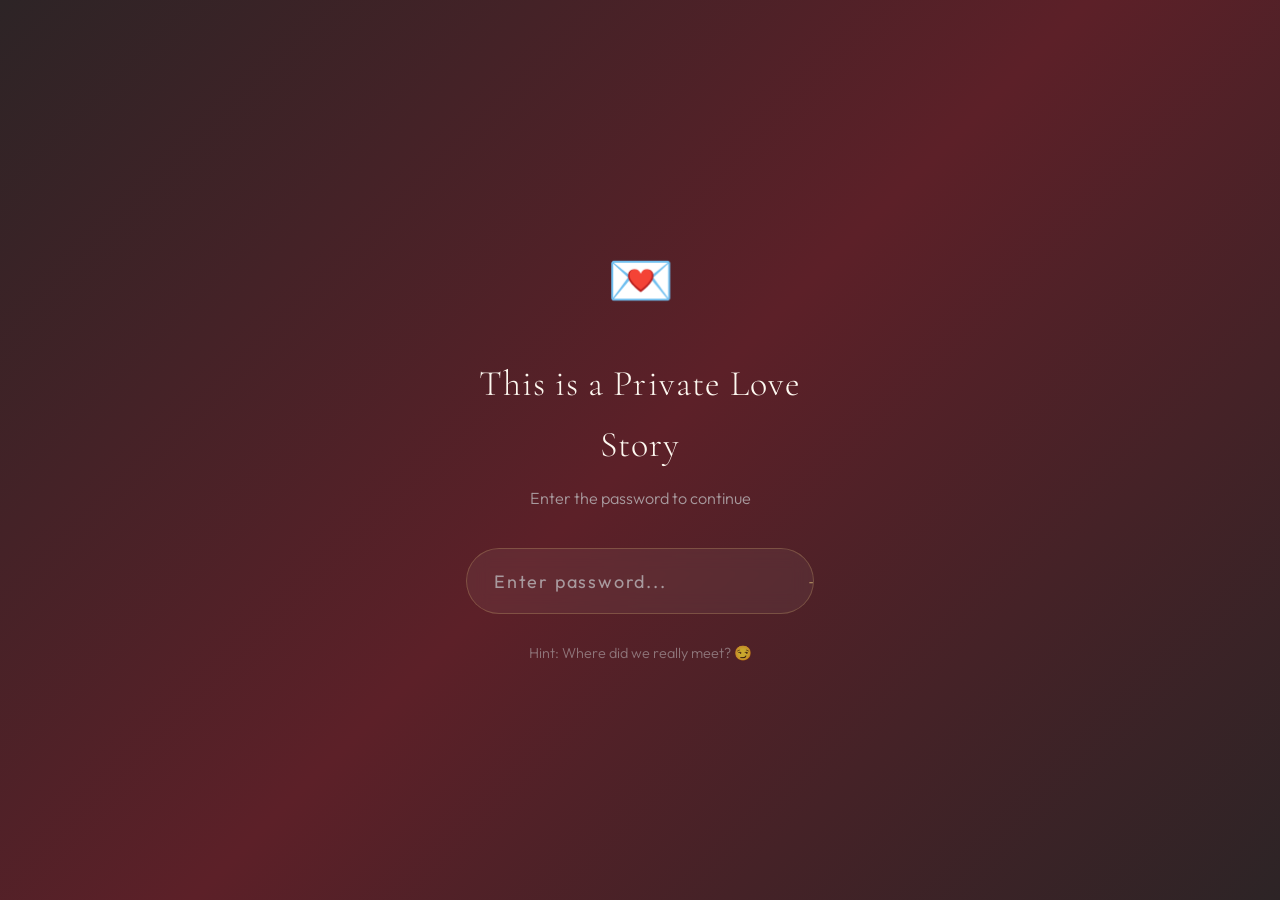
==== commit 407d2447: "Fix concert venue count, add Idaho, remove italics, wardrobe/coffee/laundry updates" ====
--- a/index.html
+++ b/index.html
@@ -24,7 +24,7 @@
         <input type="password" id="password-input" placeholder="Enter password..." autocomplete="off">
         <button id="password-submit" aria-label="Submit password">→</button>
       </div>
-      <p class="gate-hint">Hint: Where did we <em>really</em> meet? 😏</p>
+      <p class="gate-hint">Hint: Where did we really meet? 😏</p>
       <p id="password-error" class="gate-error" hidden>That's not it, try again...</p>
     </div>
   </div>
@@ -327,11 +327,12 @@
 
           <h4 class="resume-section-title">Qualifications (Updated)</h4>
           <ul>
-            <li><strong>Promoted</strong> from Certified Expert in Flirty Banter → <em>Chief Romance Officer</em></li>
-            <li>Hoodie Borrowing has evolved into a <strong>Full Wardrobe Merger</strong> (what's mine is yours, what's yours is also mine)</li>
+            <li><strong>Promoted</strong> from Certified Expert in Flirty Banter → Chief Romance Officer</li>
+            <li>Hoodie Borrowing has evolved into a <strong>Full Wardrobe Merger</strong> (what's mine is yours, what's yours is also mine, except pink. But I will wear your leopard robe.)</li>
             <li>Award-Winning Snuggle Strategist → Now holds a <strong>PhD in Advanced Snuggling</strong></li>
-            <li>From remembering your coffee order → Now I know your every mood, dream, and the exact tone of <em>"I'm fine"</em> that means you're not</li>
-            <li><strong>Expert-level</strong> at turning car rides into deep conversations and singing duets at concerts</li>
+            <li>From remembering your coffee order → Now I make it for you every single morning, and I will never stop</li>
+            <li><strong>Expert-level</strong> at turning car rides into deep conversations</li>
+            <li>Certified Laundry Fairy. You'll never have to ask. It just appears, clean and folded.</li>
           </ul>
 
           <hr class="resume-hr">
@@ -342,7 +343,7 @@
           <ul>
             <li>Nailed the first date at Cucina, secured the first kiss on night one</li>
             <li>Survived river rapids in Alpine, WY without letting go of her hand (mostly)</li>
-            <li>Navigated Belgian streets, Vegas strip, Park City snowfall, and approximately 47 concert venues</li>
+            <li>Navigated Belgian streets, Vegas strip, Park City snowfall, and more concert venues than we can count</li>
             <li>Was there for the bravest moment and will be there for every one after</li>
             <li>Managed a successful household merge with minimal tears (some happy ones)</li>
             <li>Maintained a perfect Friday Date Night attendance record</li>
@@ -377,7 +378,7 @@
           <p>Paid in forever kisses, lazy Sunday mornings, that laugh you do when you think no one's watching, and the way you reach for my hand without thinking about it.</p>
 
           <h4 class="resume-section-title">Benefits Package</h4>
-          <p>Previously listed as <em>"Hopefully includes unlimited cuddles and a forever contract."</em></p>
+          <p>Previously listed as "Hopefully includes unlimited cuddles and a forever contract."</p>
           <p><strong>Updated:</strong> The forever contract is now non-negotiable. I'm not going anywhere. ❤️</p>
 
           <div class="resume-footer">
--- a/css/style.css
+++ b/css/style.css
@@ -34,7 +34,7 @@
 
 html {
   scroll-behavior: smooth;
-  font-size: 16px;
+  font-size: 18px;
   -webkit-font-smoothing: antialiased;
   overflow-x: hidden;
 }
@@ -711,7 +711,6 @@
 
 .resume-heading span {
   color: var(--rose);
-  font-style: italic;
 }
 
 .resume-meta {
@@ -998,7 +997,7 @@
   font-size: 1rem;
   color: var(--warm-gray);
   line-height: 1.7;
-  font-style: italic;
+  font-style: normal;
 }
 
 @media (max-width: 768px) {
@@ -1320,7 +1319,7 @@
 .date-desc {
   font-size: 0.9rem;
   color: var(--warm-gray);
-  font-style: italic;
+  font-style: normal;
 }
 
 @media (max-width: 600px) {
